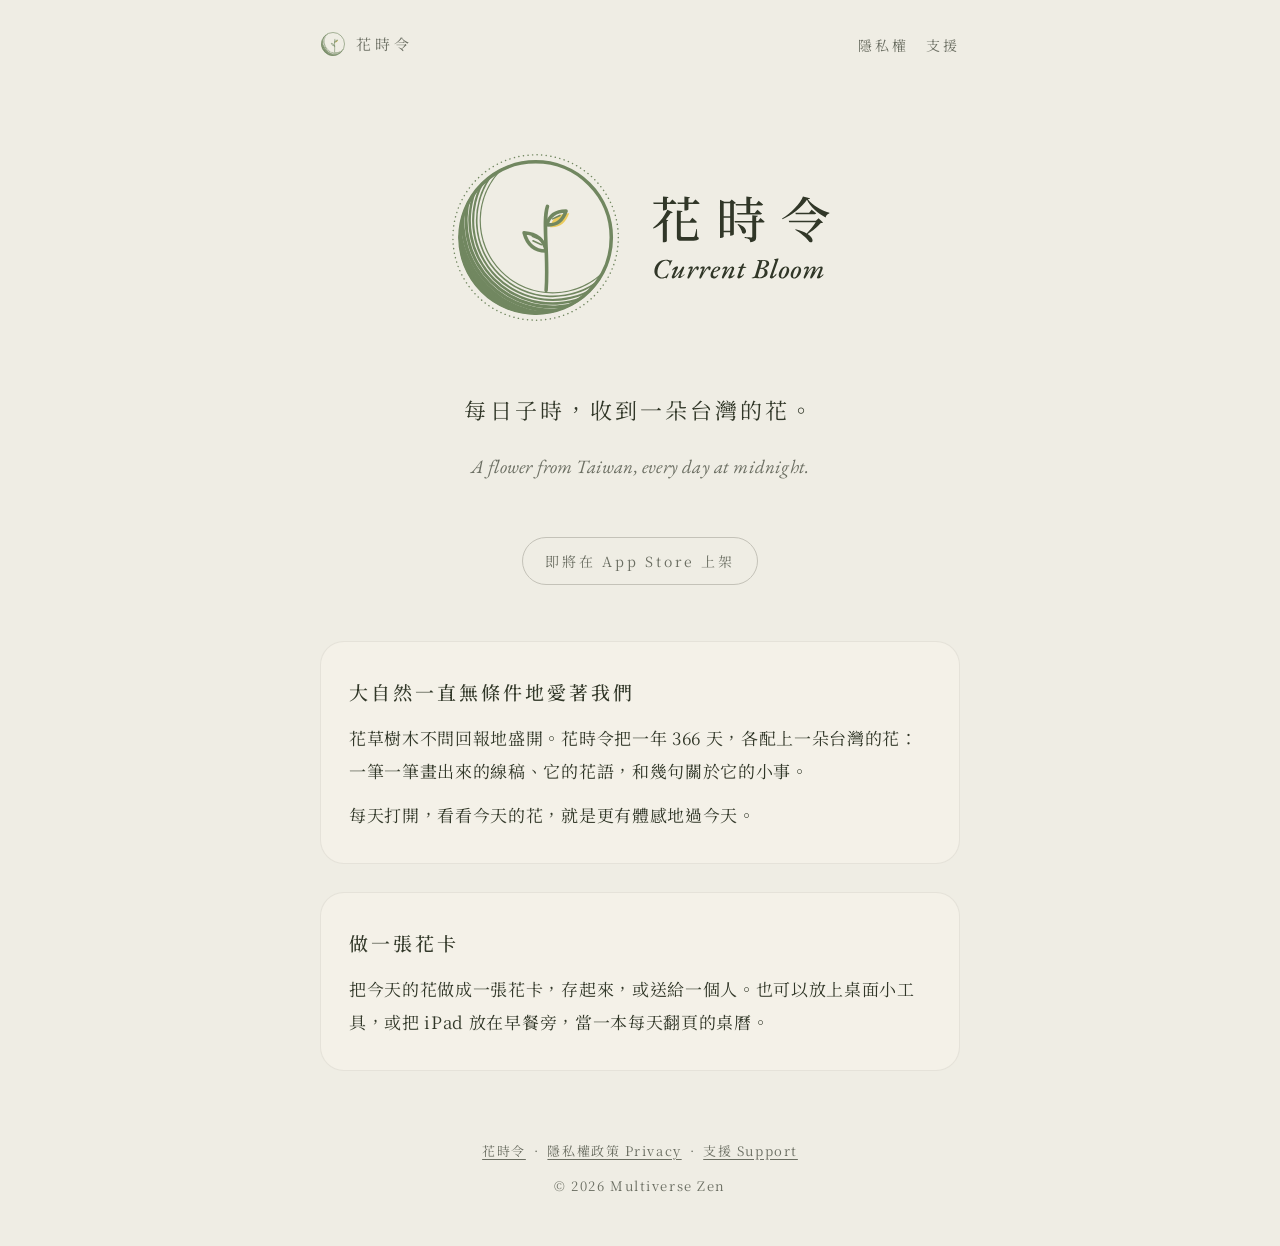
==== index.html @ 2e993284 "Add the 花時令 website: home, privacy policy and support Co-Authored-By: Claude Opus 5.5 <noreply@anthr" ====
<!doctype html>
<html lang="zh-Hant">
<head>
<meta charset="utf-8">
<meta name="viewport" content="width=device-width, initial-scale=1">
<title>花時令 · Current Bloom</title>
<meta name="description" content="花時令 Current Bloom：每日子時，收到一朵台灣的花。">
<link rel="icon" href="assets/mark.svg" type="image/svg+xml">
<link rel="apple-touch-icon" href="assets/apple-touch-icon.png">
<link rel="preconnect" href="https://fonts.googleapis.com">
<link rel="preconnect" href="https://fonts.gstatic.com" crossorigin>
<link rel="stylesheet" href="https://fonts.googleapis.com/css2?family=Noto+Serif+TC:wght@400;500&family=EB+Garamond:ital,wght@0,400;1,400&display=swap">
<link rel="stylesheet" href="style.css">
</head>
<body>
<header class="site"><div class="wrap">
<a class="home" href="./"><img src="assets/mark.svg" alt="">花時令</a>
<nav><a href="privacy.html">隱私權</a><a href="support.html">支援</a></nav>
</div></header>
<main class="wrap">
<section class="hero">
<img class="logo" src="assets/logo.svg" alt="花時令 Current Bloom">
<p class="line">每日子時，收到一朵台灣的花。</p>
<p class="en">A flower from Taiwan, every day at midnight.</p>
<span class="badge">即將在 App Store 上架</span>
</section>
<section class="card">
<h2>大自然一直無條件地愛著我們</h2>
<p>花草樹木不問回報地盛開。花時令把一年 366 天，各配上一朵台灣的花：一筆一筆畫出來的線稿、它的花語，和幾句關於它的小事。</p>
<p>每天打開，看看今天的花，就是更有體感地過今天。</p>
</section>
<section class="card">
<h2>做一張花卡</h2>
<p>把今天的花做成一張花卡，存起來，或送給一個人。也可以放上桌面小工具，或把 iPad 放在早餐旁，當一本每天翻頁的桌曆。</p>
</section>
</main>
<footer class="site"><div class="wrap">
<a href="./">花時令</a>·<a href="privacy.html">隱私權政策 Privacy</a>·<a href="support.html">支援 Support</a>
<div style="margin-top:10px">© 2026 Multiverse Zen</div>
</div></footer>
</body>
</html>
---- style.css ----
:root {
  --paper: #EFEDE4;
  --card: #F4F1E8;
  --ink: #313728;
  --sub: #6B6E62;
  --leaf: #56693F;
  --line: #C4C2B8;
  --serif: "Noto Serif TC", "Songti TC", serif;
  --latin: "EB Garamond", Georgia, serif;
}
* { box-sizing: border-box; }
html { -webkit-text-size-adjust: 100%; }
body {
  margin: 0;
  background: var(--paper);
  color: var(--ink);
  font-family: var(--serif);
  font-size: 17px;
  line-height: 1.9;
  letter-spacing: 0.04em;
}
a { color: var(--leaf); text-underline-offset: 3px; }
.wrap { max-width: 680px; margin: 0 auto; padding: 0 20px; }

header.site { padding: 28px 0 0; }
header.site .wrap { display: flex; align-items: center; justify-content: space-between; }
header.site a.home { display: flex; align-items: center; gap: 10px; color: var(--sub); text-decoration: none; font-size: 15px; letter-spacing: 0.26em; }
header.site img { width: 26px; height: 26px; }
header.site nav a { color: var(--sub); text-decoration: none; font-size: 14px; letter-spacing: 0.2em; margin-left: 18px; }
header.site nav a:hover { color: var(--ink); }

.hero { text-align: center; padding: 72px 0 56px; }
.hero img.logo { width: min(420px, 86vw); height: auto; }
.hero .line { margin: 36px 0 6px; font-size: clamp(17px, 4.6vw, 22px); letter-spacing: 0.14em; white-space: nowrap; }
.hero .en { font-family: var(--latin); font-style: italic; color: var(--sub); font-size: 19px; letter-spacing: 0.01em; }
.badge { display: inline-block; margin-top: 32px; padding: 10px 22px; border: 1px solid var(--line); border-radius: 999px; color: var(--sub); font-size: 14px; letter-spacing: 0.2em; }

.card { background: var(--card); border: 1px solid rgba(49,55,40,0.08); border-radius: 24px; padding: 32px 28px; margin: 0 0 28px; }
.card h2 { margin: 0 0 12px; font-size: 19px; font-weight: 500; letter-spacing: 0.16em; }
.card p { margin: 0 0 12px; }
.card p:last-child { margin-bottom: 0; }

article { padding: 48px 0 24px; }
article h1 { font-size: 26px; font-weight: 500; letter-spacing: 0.16em; margin: 0 0 4px; }
article .date { color: var(--sub); font-size: 14px; margin: 0 0 32px; }
article h2 { font-size: 19px; font-weight: 500; letter-spacing: 0.12em; margin: 36px 0 8px; }
article ul { padding-left: 1.2em; margin: 8px 0; }
article li { margin: 4px 0; }
.en-block { margin-top: 56px; padding-top: 32px; border-top: 1px solid var(--line); font-family: var(--latin); font-size: 18px; letter-spacing: 0; line-height: 1.7; }
.en-block h1, .en-block h2 { font-family: var(--latin); letter-spacing: 0.01em; }
.en-block h1 { font-style: italic; font-weight: 400; }

footer.site { padding: 40px 0 48px; color: var(--sub); font-size: 13px; letter-spacing: 0.12em; text-align: center; }
footer.site a { color: var(--sub); margin: 0 8px; }
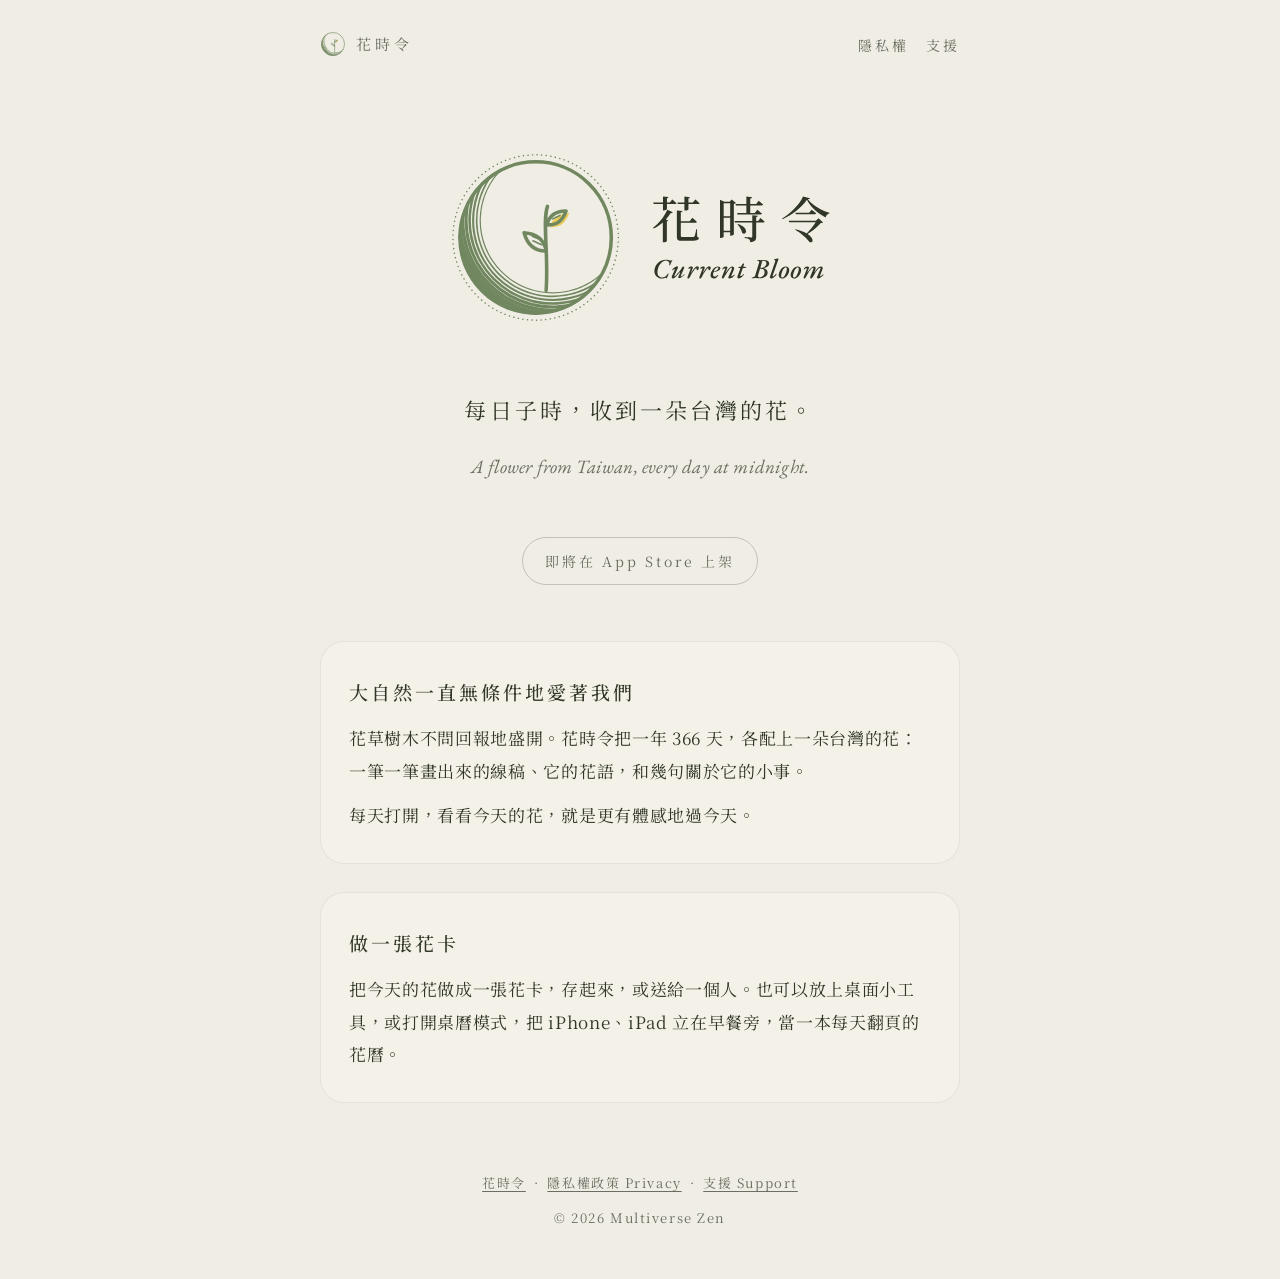
==== commit 9b8580f4: "Desk mode works on iPhone too Co-Authored-By: Claude Opus 5.5 <noreply@anthropic.com> Claude-Session" ====
--- a/index.html
+++ b/index.html
@@ -31,7 +31,7 @@
 </section>
 <section class="card">
 <h2>做一張花卡</h2>
-<p>把今天的花做成一張花卡，存起來，或送給一個人。也可以放上桌面小工具，或把 iPad 放在早餐旁，當一本每天翻頁的桌曆。</p>
+<p>把今天的花做成一張花卡，存起來，或送給一個人。也可以放上桌面小工具，或打開桌曆模式，把 iPhone、iPad 立在早餐旁，當一本每天翻頁的花曆。</p>
 </section>
 </main>
 <footer class="site"><div class="wrap">
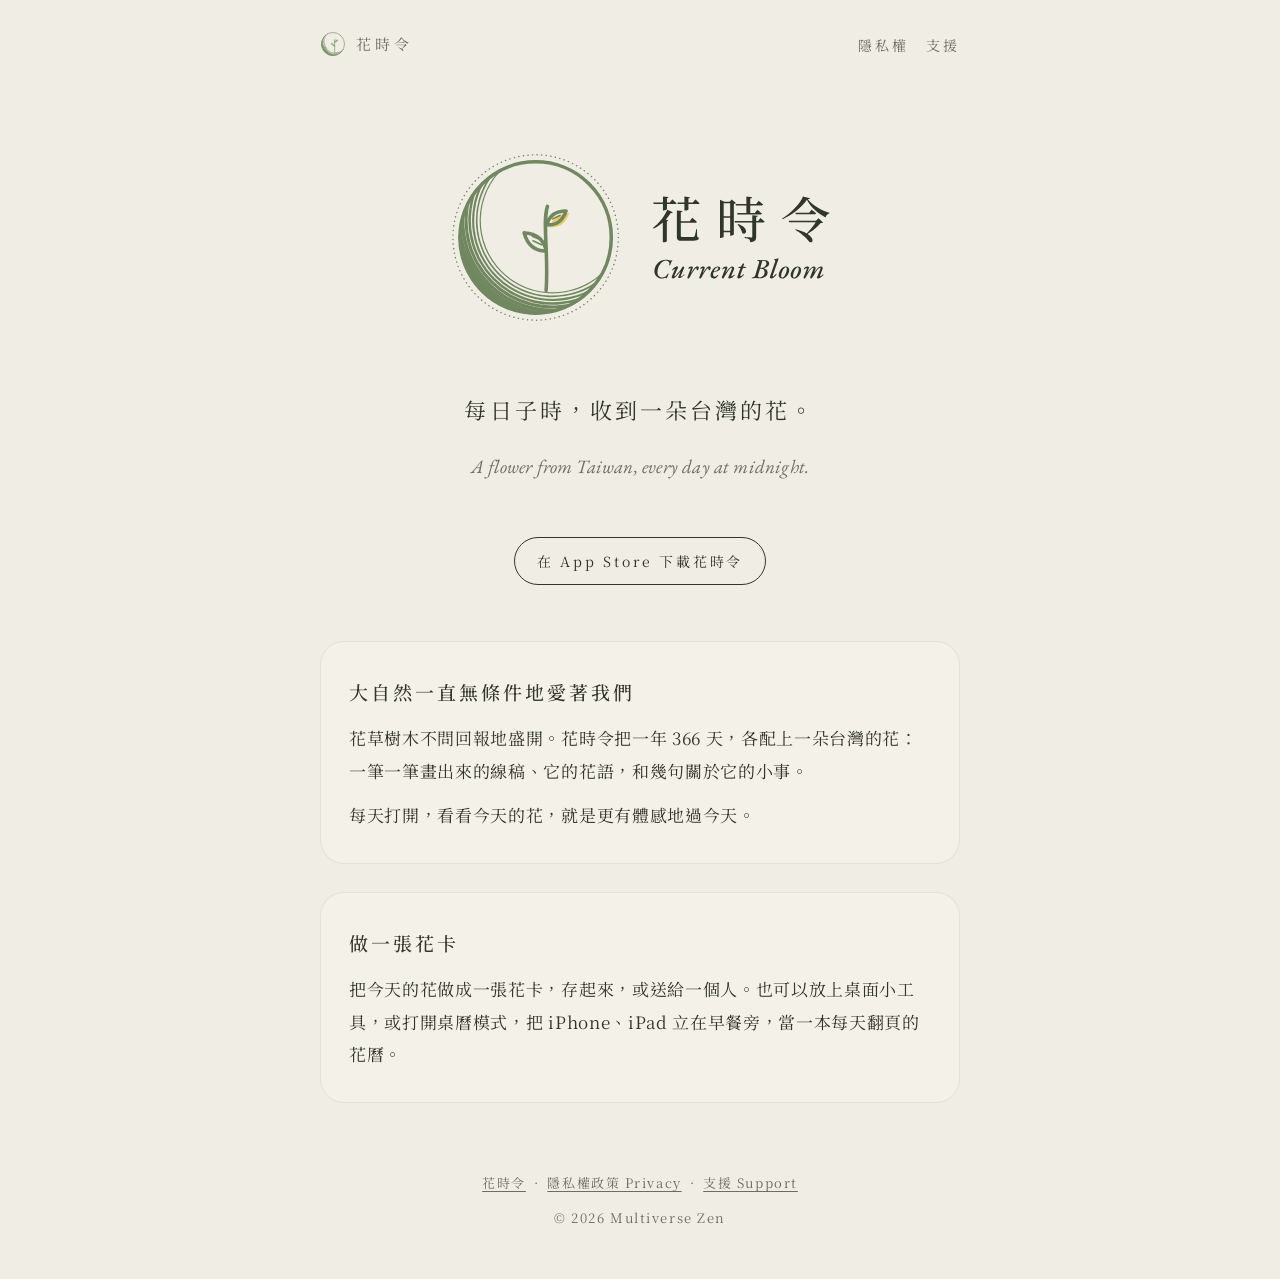
==== commit e6587a63: "Link to 花時令 on the App Store Co-Authored-By: Claude Opus 5.5 <noreply@anthropic.com> Claude-Session:" ====
--- a/index.html
+++ b/index.html
@@ -22,7 +22,7 @@
 <img class="logo" src="assets/logo.svg" alt="花時令 Current Bloom">
 <p class="line">每日子時，收到一朵台灣的花。</p>
 <p class="en">A flower from Taiwan, every day at midnight.</p>
-<span class="badge">即將在 App Store 上架</span>
+<a class="badge" href="https://apps.apple.com/tw/app/id6826974306">在 App Store 下載花時令</a>
 </section>
 <section class="card">
 <h2>大自然一直無條件地愛著我們</h2>
--- a/style.css
+++ b/style.css
@@ -33,7 +33,7 @@
 .hero img.logo { width: min(420px, 86vw); height: auto; }
 .hero .line { margin: 36px 0 6px; font-size: clamp(17px, 4.6vw, 22px); letter-spacing: 0.14em; white-space: nowrap; }
 .hero .en { font-family: var(--latin); font-style: italic; color: var(--sub); font-size: 19px; letter-spacing: 0.01em; }
-.badge { display: inline-block; margin-top: 32px; padding: 10px 22px; border: 1px solid var(--line); border-radius: 999px; color: var(--sub); font-size: 14px; letter-spacing: 0.2em; }
+.badge { display: inline-block; text-decoration: none; margin-top: 32px; padding: 10px 22px; border: 1px solid var(--line); border-radius: 999px; color: var(--sub); font-size: 14px; letter-spacing: 0.2em; }
 
 .card { background: var(--card); border: 1px solid rgba(49,55,40,0.08); border-radius: 24px; padding: 32px 28px; margin: 0 0 28px; }
 .card h2 { margin: 0 0 12px; font-size: 19px; font-weight: 500; letter-spacing: 0.16em; }
@@ -52,3 +52,6 @@
 
 footer.site { padding: 40px 0 48px; color: var(--sub); font-size: 13px; letter-spacing: 0.12em; text-align: center; }
 footer.site a { color: var(--sub); margin: 0 8px; }
+
+a.badge { color: var(--ink); border-color: var(--ink); }
+a.badge:hover { background: var(--ink); color: var(--paper); }
